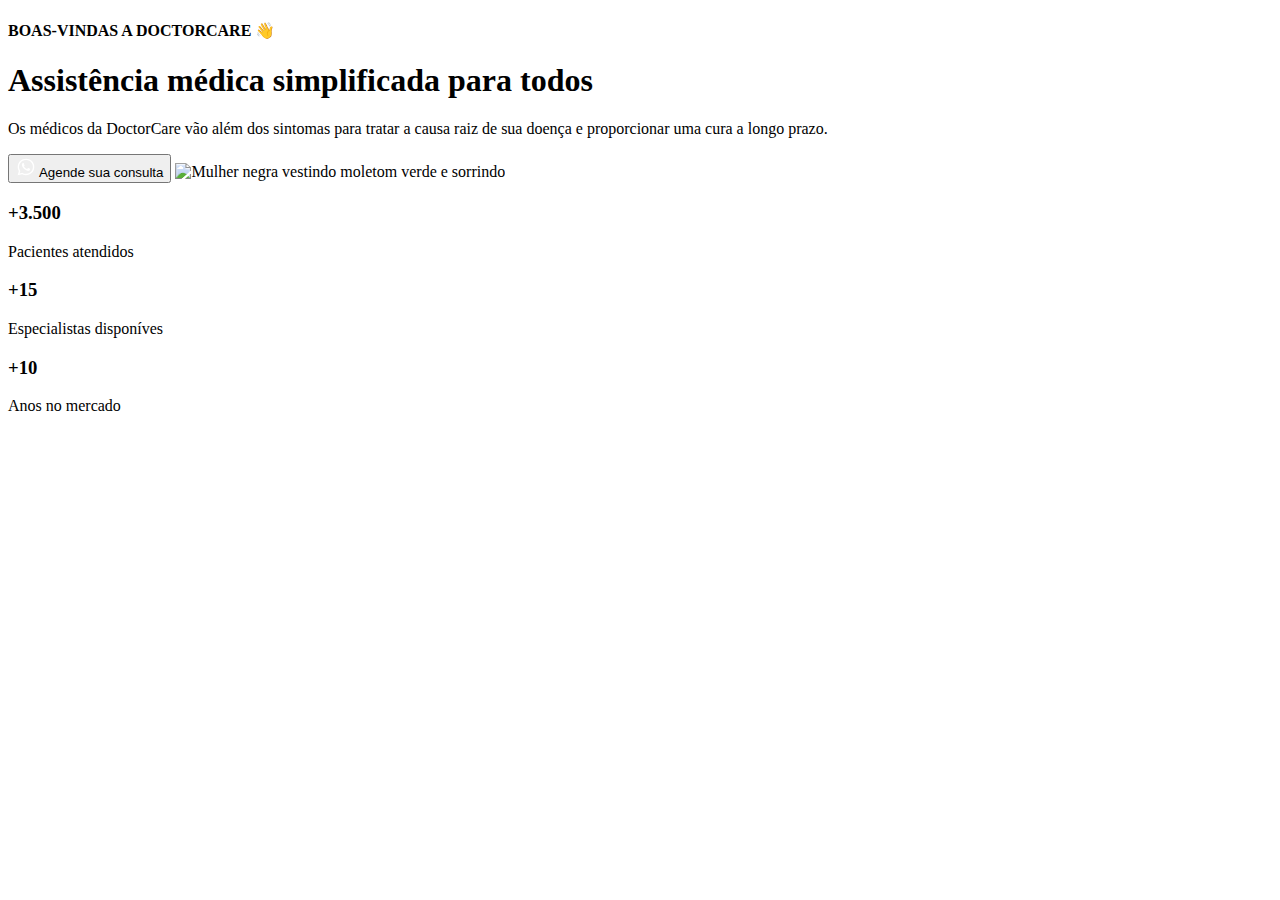
==== index.html @ b8040e90 "Inclusão de texto" ====
<!DOCTYPE html>
<html lang="en">
<head>
  <meta charset="UTF-8">
  <meta http-equiv="X-UA-Compatible" content="IE=edge">
  <meta name="viewport" content="width=device-width, initial-scale=1.0">
  <title>DoctorCare</title>
</head>
<body>
  <h4>BOAS-VINDAS A DOCTORCARE 👋</h4>
<h1>Assistência médica simplificada para todos</h1>
<p>
  Os médicos da DoctorCare vão além dos sintomas para tratar a causa raiz de sua
  doença e proporcionar uma cura a longo prazo.
</p>
<button>
  <svg
    width="20"
    height="20"
    viewBox="0 0 20 20"
    fill="none"
    xmlns="http://www.w3.org/2000/svg"
  >
    <path
      d="M13.8337 11.6667C13.667 11.5833 12.5837 11.0833 12.417 11C12.2503 10.9167 12.0837 10.9167 11.917 11.0833C11.7503 11.25 11.417 11.75 11.2503 11.9167C11.167 12.0833 11.0003 12.0833 10.8337 12C10.2503 11.75 9.66699 11.4167 9.16699 11C8.75033 10.5833 8.33366 10.0833 8.00033 9.58334C7.91699 9.41668 8.00033 9.25001 8.08366 9.16668C8.16699 9.08334 8.25033 8.91668 8.41699 8.83334C8.50033 8.75001 8.58366 8.58334 8.58366 8.50001C8.66699 8.41668 8.66699 8.25001 8.58366 8.16668C8.50033 8.08334 8.08366 7.08334 7.91699 6.66668C7.83366 6.08334 7.66699 6.08334 7.50033 6.08334C7.41699 6.08334 7.25033 6.08334 7.08366 6.08334C6.91699 6.08334 6.66699 6.25001 6.58366 6.33334C6.08366 6.83334 5.83366 7.41668 5.83366 8.08334C5.91699 8.83334 6.16699 9.58334 6.66699 10.25C7.58366 11.5833 8.75033 12.6667 10.167 13.3333C10.5837 13.5 10.917 13.6667 11.3337 13.75C11.7503 13.9167 12.167 13.9167 12.667 13.8333C13.2503 13.75 13.7503 13.3333 14.0837 12.8333C14.2503 12.5 14.2503 12.1667 14.167 11.8333C14.167 11.8333 14.0003 11.75 13.8337 11.6667ZM15.917 4.08334C12.667 0.833344 7.41699 0.833344 4.16699 4.08334C1.50033 6.75001 1.00033 10.8333 2.83366 14.0833L1.66699 18.3333L6.08366 17.1667C7.33366 17.8333 8.66699 18.1667 10.0003 18.1667C14.5837 18.1667 18.2503 14.5 18.2503 9.91668C18.3337 7.75001 17.417 5.66668 15.917 4.08334ZM13.667 15.75C12.5837 16.4167 11.3337 16.8333 10.0003 16.8333C8.75033 16.8333 7.58366 16.5 6.50033 15.9167L6.25033 15.75L3.66699 16.4167L4.33366 13.9167L4.16699 13.6667C2.16699 10.3333 3.16699 6.16668 6.41699 4.08334C9.66699 2.00001 13.8337 3.08334 15.8337 6.25001C17.8337 9.50001 16.917 13.75 13.667 15.75Z"
      fill="white"
    />
  </svg>

  Agende sua consulta
</button>

<img src="/assets/foto.svg" 
alt="Mulher negra vestindo moletom verde 
e sorrindo" 
/>

<h3>+3.500</h3>
<p>Pacientes atendidos</p>
<h3>+15</h3>
<p>Especialistas disponíves</p>
<h3>+10</h3>
<p>Anos no mercado</p>

</body>
</html>
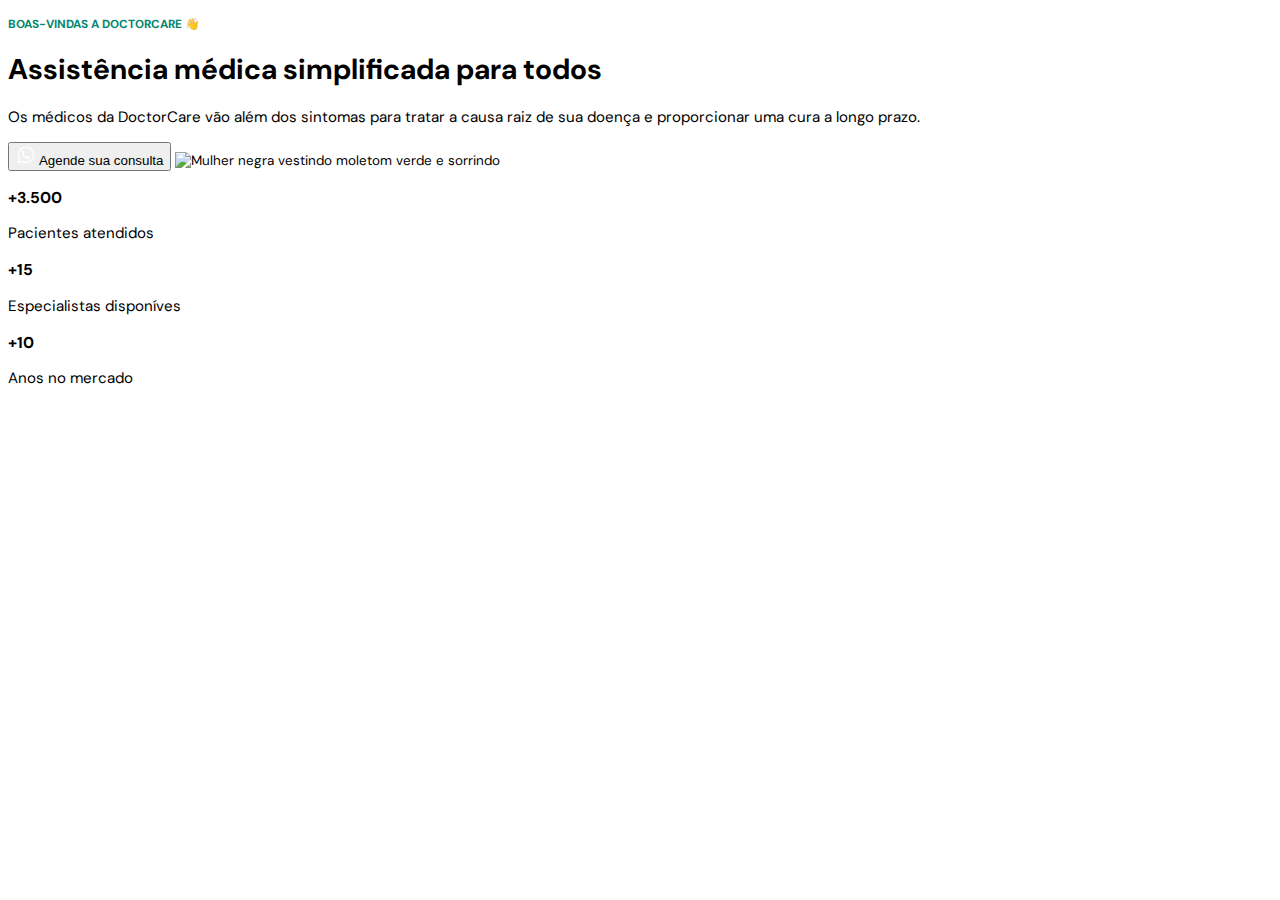
==== commit 3d72bcbc: "Inclusão de texto" ====
--- a/index.html
+++ b/index.html
@@ -2,9 +2,15 @@
 <html lang="en">
 <head>
   <meta charset="UTF-8">
-  <meta http-equiv="X-UA-Compatible" content="IE=edge">
-  <meta name="viewport" content="width=device-width, initial-scale=1.0">
+  <meta name="viewport" 
+  content="width=device-width, initial-scale=1.0">
   <title>DoctorCare</title>
+
+  <link rel="stylesheet" href="style.css"/>
+  
+  <link rel="preconnect" href="https://fonts.googleapis.com">
+<link rel="preconnect" href="https://fonts.gstatic.com" crossorigin>
+<link href="https://fonts.googleapis.com/css2?family=DM+Sans:wght@400;700&family=M+PLUS+Code+Latin&display=swap" rel="stylesheet">
 </head>
 <body>
   <h4>BOAS-VINDAS A DOCTORCARE 👋</h4>
--- a/style.css
+++ b/style.css
@@ -0,0 +1,21 @@
+:root {
+  font-size: 52.5%; /* 1rem = 10px */
+}
+
+body {
+  font-family: 'DM Sans';
+  font-size: 1.6rem;
+}
+
+h4 {
+  font-size: 1.4rem;
+  color: hsl(170, 100%, 26%);
+}
+
+h1 {
+  font-size: 3.4rem;
+}
+
+p {
+  font-size: 1.8rem;
+}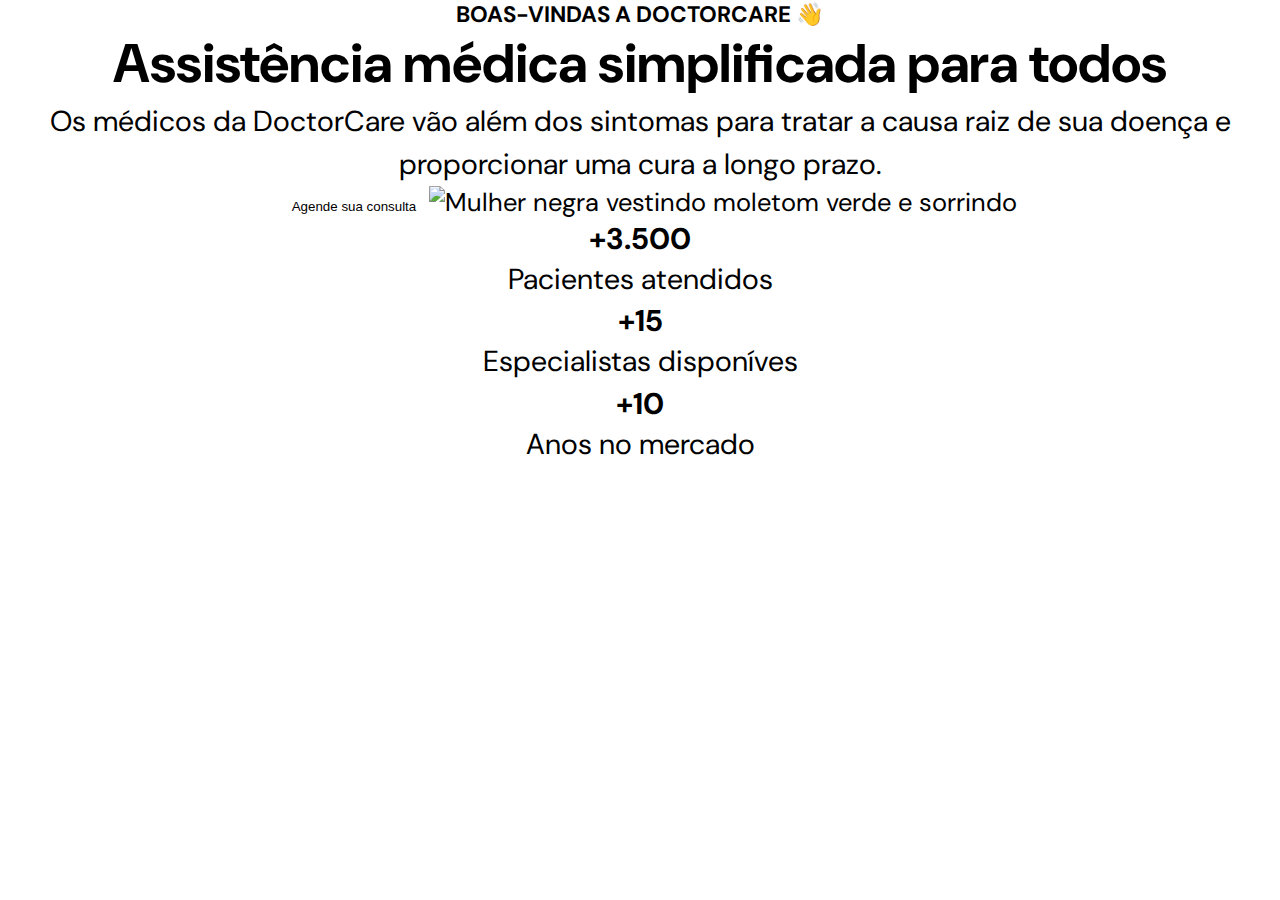
==== commit 2b6d3a4d: "Inclusão de texto" ====
--- a/index.html
+++ b/index.html
@@ -7,7 +7,6 @@
   <title>DoctorCare</title>
 
   <link rel="stylesheet" href="style.css"/>
-  
   <link rel="preconnect" href="https://fonts.googleapis.com">
 <link rel="preconnect" href="https://fonts.gstatic.com" crossorigin>
 <link href="https://fonts.googleapis.com/css2?family=DM+Sans:wght@400;700&family=M+PLUS+Code+Latin&display=swap" rel="stylesheet">
@@ -36,9 +35,9 @@
   Agende sua consulta
 </button>
 
-<img src="/assets/foto.svg" 
-alt="Mulher negra vestindo moletom verde 
-e sorrindo" 
+<img 
+src="/assets/foto.svg" 
+alt="Mulher negra vestindo moletom verde e sorrindo" 
 />
 
 <h3>+3.500</h3>
--- a/style.css
+++ b/style.css
@@ -1,21 +1,57 @@
+*{
+  margin: 0;
+  /* box-sizing:border-box;
+}
+
 :root {
-  font-size: 52.5%; /* 1rem = 10px */
+  --primary-color: hsl(170, 100%, 26%);
+  --headline: hsl(210, 11%, 15%);
+  --paragraph: hsla(210, 9%, 31%, 1);
+
+  font-size: 62.5%; /* 1rem = 10px */
 }
 
 body {
   font-family: 'DM Sans';
   font-size: 1.6rem;
+
+  text-align: center;
 }
+
+header {
+  width: 37.5rem;
+  margin-right: auto;
+  margin-left: auto;
+
+  padding-right: 4rem;
+  padding-left: 4rem;
+
+  border: 1px solid red;
+
+}
+
 
 h4 {
   font-size: 1.4rem;
-  color: hsl(170, 100%, 26%);
+  color: var(--primary-color);
 }
 
 h1 {
   font-size: 3.4rem;
+  color: var(--headline);
+  line-height: 130%;
 }
 
 p {
   font-size: 1.8rem;
-}+  line-height: 150%;
+  font-weight: 400;
+  color: var(--paragraph);
+}
+
+button {
+  background: var(--primary-color);
+
+  border: none;
+  border-radius: 0.8rem;
+}
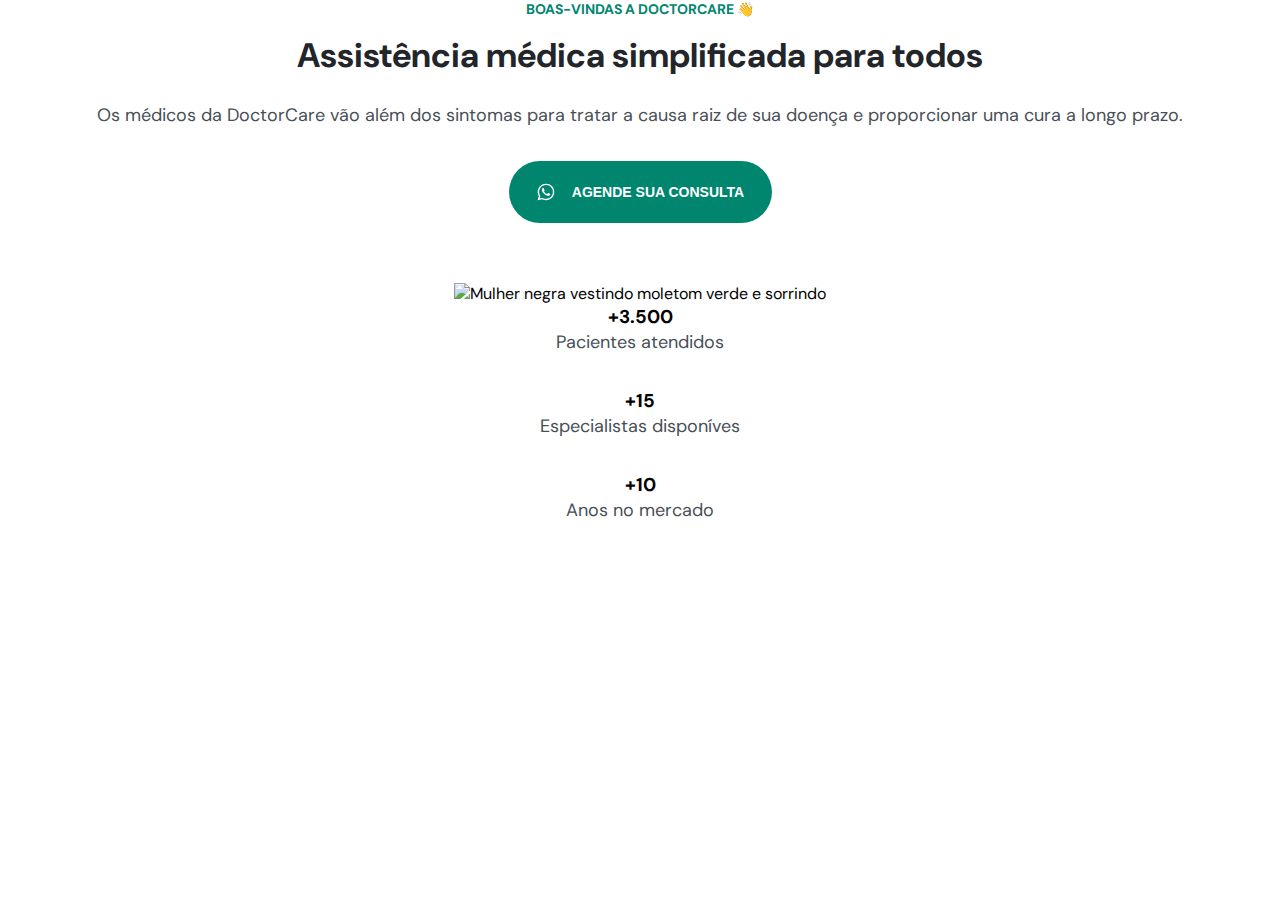
==== commit 601bb271: "Inclusão de texto" ====
--- a/index.html
+++ b/index.html
@@ -40,12 +40,22 @@
 alt="Mulher negra vestindo moletom verde e sorrindo" 
 />
 
-<h3>+3.500</h3>
-<p>Pacientes atendidos</p>
-<h3>+15</h3>
-<p>Especialistas disponíves</p>
-<h3>+10</h3>
-<p>Anos no mercado</p>
+<div class="stats">
+  <div class="stat">
+    <h3>+3.500</h3>
+    <p>Pacientes atendidos</p>
+  </div>
 
+  <div class="stat">
+    <h3>+15</h3>
+    <p>Especialistas disponíves</p>
+  </div>
+
+  <div class="stat">
+    <h3>+10</h3>
+    <p>Anos no mercado</p>
+  </div>
+</div>
+</header>
 </body>
 </html>
--- a/style.css
+++ b/style.css
@@ -1,6 +1,6 @@
 *{
   margin: 0;
-  /* box-sizing:border-box;
+  box-sizing:border-box;
 }
 
 :root {
@@ -22,24 +22,21 @@
   width: 37.5rem;
   margin-right: auto;
   margin-left: auto;
-
-  padding-right: 4rem;
-  padding-left: 4rem;
-
-  border: 1px solid red;
-
+  margin-top: 4.1rem;
 }
-
 
 h4 {
   font-size: 1.4rem;
   color: var(--primary-color);
+  margin-bottom: 1.6rem;
 }
 
 h1 {
   font-size: 3.4rem;
   color: var(--headline);
   line-height: 130%;
+
+  margin-bottom: 2.4rem;
 }
 
 p {
@@ -47,11 +44,31 @@
   line-height: 150%;
   font-weight: 400;
   color: var(--paragraph);
+
+  margin-bottom: 3.2rem;
 }
 
 button {
   background: var(--primary-color);
 
   border: none;
-  border-radius: 0.8rem;
+  border-radius: 4rem;
+
+  margin-bottom: 6rem;
+
+  height: 6.2rem;
+  width: 26.3rem;
+
+  color: white;
+  font-size: 1.4rem;
+  font-weight: 700;
+  text-transform: uppercase;
+
+  display: flex;
+  align-items: center;
+  justify-content: center;
+  gap: 1.6rem;
+
+  margin-right: auto;
+  margin-left: auto;
 }
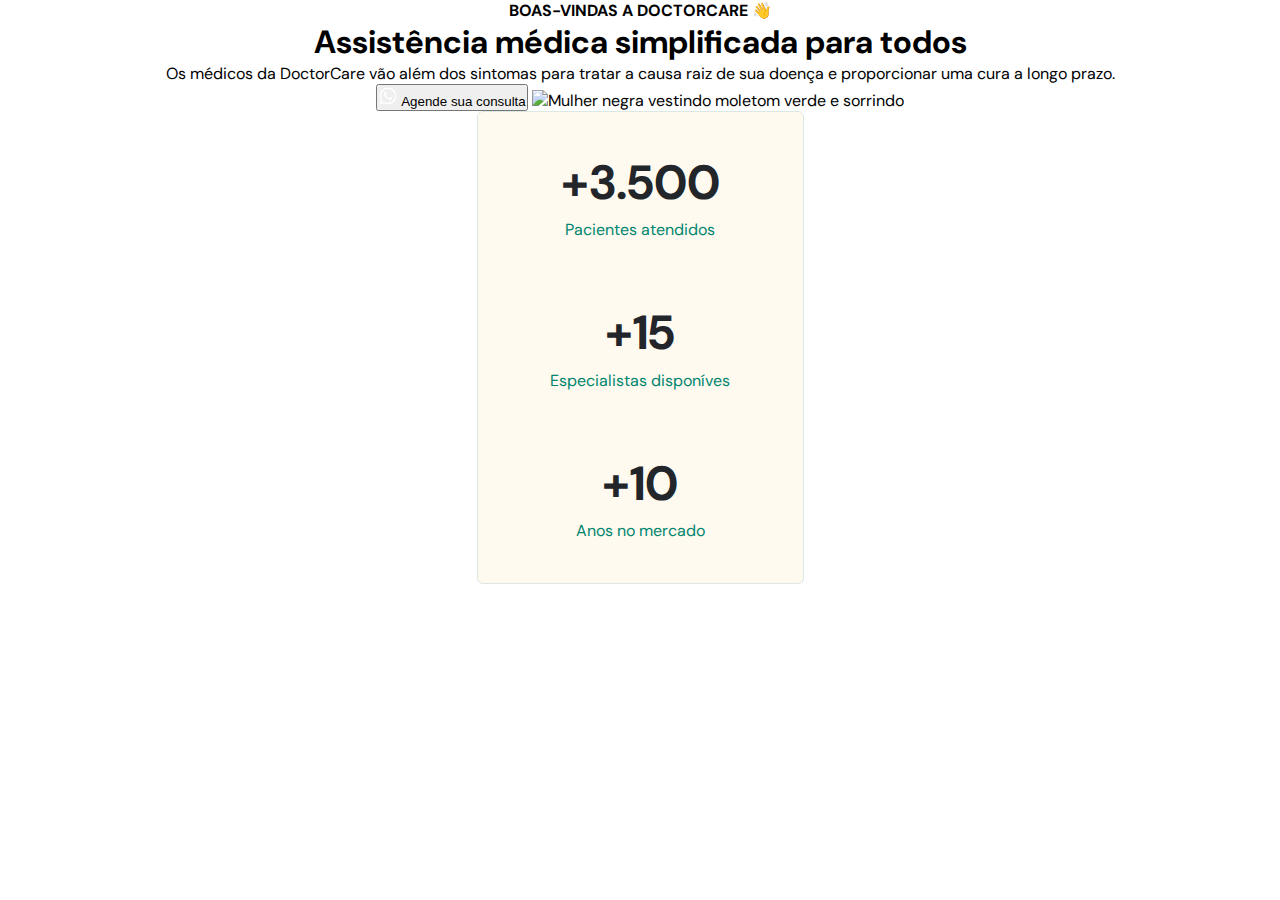
==== commit 0f053d97: "Inclusão de texto" ====
--- a/index.html
+++ b/index.html
@@ -57,5 +57,8 @@
   </div>
 </div>
 </header>
+
+<script src="main.js"></script>
+
 </body>
 </html>
--- a/style.css
+++ b/style.css
@@ -1,5 +1,6 @@
 *{
   margin: 0;
+  padding: 0;
   box-sizing:border-box;
 }
 
@@ -8,7 +9,18 @@
   --headline: hsl(210, 11%, 15%);
   --paragraph: hsla(210, 9%, 31%, 1);
 
+  --brand-beige: hsl(39, 100%, 97%);
+  --brand-light: hsl(148, 23%, 89%);
+
   font-size: 62.5%; /* 1rem = 10px */
+
+  --nav-height: 7.2rem;
+}
+
+html,
+body {
+  width: 100%;
+  height: 100%;
 }
 
 body {
@@ -16,22 +28,45 @@
   font-size: 1.6rem;
 
   text-align: center;
-}
-
+
+  overflow: overlay;
+}
+
+.wrapper {
+  width: 37.5rem;
+  margin-inline: auto;
+  padding-inline: 2.4rem;
+}
+
+ul {
+  list-style: none;
+}
+
+/*=== HEADER =================================*/
 header {
-  width: 37.5rem;
-  margin-right: auto;
-  margin-left: auto;
-  margin-top: 4.1rem;
-}
-
-h4 {
+  margin-top: calc(4.1rem + var(--nav-height));
+}
+
+header::before {
+  content: '';
+  width: 100%;
+  height: calc(108rem + var(--nav-height));
+  background-color: var(--brand-light);
+  display: block;
+
+  position: absolute;
+  top: 0;
+  left: 0;
+  z-index: -1;
+}
+
+header h4 {
   font-size: 1.4rem;
   color: var(--primary-color);
   margin-bottom: 1.6rem;
 }
 
-h1 {
+header h1 {
   font-size: 3.4rem;
   color: var(--headline);
   line-height: 130%;
@@ -39,7 +74,7 @@
   margin-bottom: 2.4rem;
 }
 
-p {
+header p {
   font-size: 1.8rem;
   line-height: 150%;
   font-weight: 400;
@@ -48,7 +83,7 @@
   margin-bottom: 3.2rem;
 }
 
-button {
+header button {
   background: var(--primary-color);
 
   border: none;
@@ -72,3 +107,174 @@
   margin-right: auto;
   margin-left: auto;
 }
+
+header img {
+  width: 26.4rem;
+  display: block;
+  margin-inline: auto;
+  object-position: 0 2rem;
+}
+
+.stats {
+  width: 32.7rem;
+  padding-block: 4rem;
+  margin-inline: auto;
+
+  background-color: var(--brand-beige);
+  border: 1px solid var(--brand-light);
+  border-radius: 0.6rem;
+
+  display: flex;
+  flex-direction: column;
+  justify-content: center;
+  gap: 6rem;
+}
+
+.stat h3 {
+  font-size: 4.8rem;
+  color: var(--headline);
+  line-height: 130%;
+
+  margin-bottom: 0.4rem;
+}
+
+.stat p {
+  margin: 0;
+  color: var(--primary-color);
+  font-size: 1.6rem;
+  line-height: 150%;
+}
+
+/*=== NAVIGATION =================================*/
+nav {
+  display: flex;
+
+  height: var(--nav-height);
+
+  position: fixed;
+  top: 0;
+  left: 50%;
+  transform: translateX(-50%);
+}
+
+nav .wrapper {
+  display: flex;
+  align-items: center;
+  justify-content: space-between;
+}
+
+nav.scroll {
+  background: var(--primary-color);
+  width: 100vw;
+  position: fixed;
+  top: 0;
+}
+
+nav.scroll svg:nth-child(1) path {
+  fill: white;
+}
+
+nav.scroll button path {
+  stroke: white;
+}
+
+nav button {
+  background: none;
+  border: none;
+  cursor: pointer;
+}
+
+/*=== MENU-EXPANDED =================================*/
+body.menu-expanded {
+  overflow: hidden;
+}
+
+body.menu-expanded > :not(nav) {
+  display: none;
+}
+
+.menu,
+.close-menu,
+body.menu-expanded .open-menu {
+  opacity: 0;
+  visibility: hidden;
+}
+
+body.menu-expanded .menu,
+body.menu-expanded .close-menu {
+  opacity: 1;
+  visibility: visible;
+}
+
+body.menu-expanded .menu {
+  position: fixed;
+  top: 0;
+  left: 0;
+  background: var(--primary-color);
+
+  width: 100vw;
+  height: 100vh;
+
+  padding-top: var(--nav-height);
+}
+
+body.menu-expanded nav {
+  position: relative;
+}
+
+.menu ul:nth-child(1) {
+  display: flex;
+  flex-direction: column;
+  gap: 4.8rem;
+
+  margin-top: 6rem;
+
+  font-weight: 700;
+  font-size: 2.4rem;
+  line-height: 3.1rem;
+}
+
+.menu ul li a {
+  color: white;
+  text-decoration: none;
+}
+
+.menu .button {
+  background: white;
+  border-radius: 4rem;
+  font-weight: 700;
+  font-size: 1.8rem;
+  line-height: 2.3rem;
+  text-transform: uppercase;
+  text-decoration: none;
+
+  color: var(--primary-color);
+
+  display: inline-block;
+  padding: 16px 32px;
+
+  margin-top: 4.8rem;
+  margin-bottom: 8rem;
+}
+
+.social-links {
+  display: flex;
+  align-items: center;
+  justify-content: center;
+  gap: 3.2rem;
+}
+
+body.menu-expanded .logo,
+body.menu-expanded button {
+  position: relative;
+  z-index: 100;
+}
+
+body.menu-expanded .logo path {
+  fill: white;
+}
+
+body.menu-expanded button path {
+  stroke: white;
+}
+
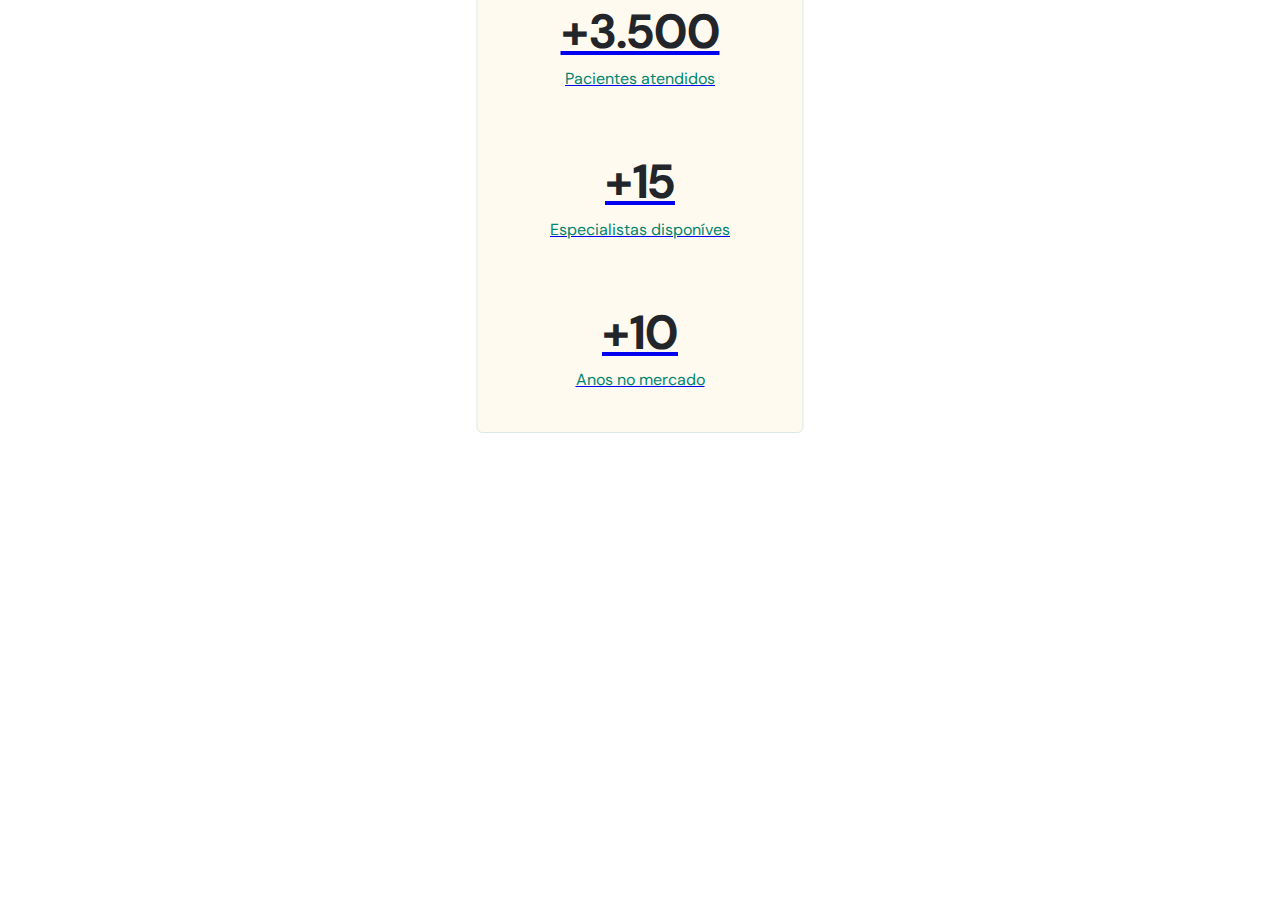
==== commit 7ba57825: "Inclusão de texto" ====
--- a/index.html
+++ b/index.html
@@ -7,10 +7,42 @@
   <title>DoctorCare</title>
 
   <link rel="stylesheet" href="style.css"/>
+
   <link rel="preconnect" href="https://fonts.googleapis.com">
 <link rel="preconnect" href="https://fonts.gstatic.com" crossorigin>
 <link href="https://fonts.googleapis.com/css2?family=DM+Sans:wght@400;700&family=M+PLUS+Code+Latin&display=swap" rel="stylesheet">
-</head>
+</head 
+<body onscroll="onScroll()" class="">
+  <nav id="navigation" class="">
+    <div class="wrapper">
+      <a class="logo" href="#">
+        <svg
+          width="133"
+          height="18"
+          viewBox="0 0 133 18"
+          fill="none"
+          xmlns="http://www.w3.org/2000/svg"
+        >
+          <path
+            d="M0 17.088V0.287999H5.16C8.12 0.287999 10.296 1.04 11.688 2.544C13.096 4.048 13.8 6.112 13.8 8.736C13.8 11.312 13.096 13.352 11.688 14.856C10.296 16.344 8.12 17.088 5.16 17.088H0ZM2.016 15.408H5.112C6.744 15.408 8.04 15.144 9 14.616C9.976 14.072 10.672 13.304 11.088 12.312C11.504 11.304 11.712 10.112 11.712 8.736C11.712 7.328 11.504 6.12 11.088 5.112C10.672 4.104 9.976 3.328 9 2.784C8.04 2.24 6.744 1.968 5.112 1.968H2.016V15.408Z"
+            fill="#212529"
+          />
+          <path
+            d="M22.4949 17.376C21.3749 17.376 20.3669 17.12 19.4709 16.608C18.5749 16.096 17.8629 15.376 17.3349 14.448C16.8229 13.504 16.5669 12.4 16.5669 11.136C16.5669 9.872 16.8309 8.776 17.3589 7.848C17.8869 6.904 18.5989 6.176 19.4949 5.664C20.4069 5.152 21.4229 4.896 22.5429 4.896C23.6629 4.896 24.6709 5.152 25.5669 5.664C26.4629 6.176 27.1669 6.904 27.6789 7.848C28.2069 8.776 28.4709 9.872 28.4709 11.136C28.4709 12.4 28.2069 13.504 27.6789 14.448C27.1509 15.376 26.4309 16.096 25.5189 16.608C24.6229 17.12 23.6149 17.376 22.4949 17.376ZM22.4949 15.648C23.1829 15.648 23.8229 15.48 24.4149 15.144C25.0069 14.808 25.4869 14.304 25.8549 13.632C26.2229 12.96 26.4069 12.128 26.4069 11.136C26.4069 10.144 26.2229 9.312 25.8549 8.64C25.5029 7.968 25.0309 7.464 24.4389 7.128C23.8469 6.792 23.2149 6.624 22.5429 6.624C21.8549 6.624 21.2149 6.792 20.6229 7.128C20.0309 7.464 19.5509 7.968 19.1829 8.64C18.8149 9.312 18.6309 10.144 18.6309 11.136C18.6309 12.128 18.8149 12.96 19.1829 13.632C19.5509 14.304 20.0229 14.808 20.5989 15.144C21.1909 15.48 21.8229 15.648 22.4949 15.648Z"
+            fill="#212529"
+          />
+          <path
+            d="M37.2261 17.376C36.0901 17.376 35.0661 17.12 34.1541 16.608C33.2581 16.08 32.5461 15.352 32.0181 14.424C31.5061 13.48 31.2501 12.384 31.2501 11.136C31.2501 9.888 31.5061 8.8 32.0181 7.872C32.5461 6.928 33.2581 6.2 34.1541 5.688C35.0661 5.16 36.0901 4.896 37.2261 4.896C38.6341 4.896 39.8181 5.264 40.7781 6C41.7541 6.736 42.3701 7.72 42.6261 8.952H40.5621C40.4021 8.216 40.0101 7.648 39.3861 7.248C38.7621 6.832 38.0341 6.624 37.2021 6.624C36.5301 6.624 35.8981 6.792 35.3061 7.128C34.7141 7.464 34.2341 7.968 33.8661 8.64C33.4981 9.312 33.3141 10.144 33.3141 11.136C33.3141 12.128 33.4981 12.96 33.8661 13.632C34.2341 14.304 34.7141 14.816 35.3061 15.168C35.8981 15.504 36.5301 15.672 37.2021 15.672C38.0341 15.672 38.7621 15.472 39.3861 15.072C40.0101 14.656 40.4021 14.072 40.5621 13.32H42.6261C42.3861 14.52 41.7781 15.496 40.8021 16.248C39.8261 17 38.6341 17.376 37.2261 17.376Z"
+            fill="#212529"
+          />
+          <path
+            d="M50.2974 17.088C49.2094 17.088 48.3534 16.824 47.7294 16.296C47.1054 15.768 46.7934 14.816 46.7934 13.44V6.888H44.7294V5.184H46.7934L47.0574 2.328H48.8094V5.184H52.3134V6.888H48.8094V13.44C48.8094 14.192 48.9614 14.704 49.2654 14.976C49.5694 15.232 50.1054 15.36 50.8734 15.36H52.1214V17.088H50.2974Z"
+            fill="#212529"
+          />
+          <path
+            d="M60.4506 17.376C59.3306 17.376 58.3226 17.12 57.4266 16.608C56.5306 16.096 55.8186 15.376 55.2906 14.448C54.7786 13.504 54.5226 12.4 54.5226 11.136C54.5226 9.872 54.7866 8.776 55.3146 7.848C55.8426 6.904 56.5546 6.176 57.4506 5.664C58.3626 5.152 59.3786 4.896 60.4986 4.896C61.6186 4.896 62.6266 5.152 63.5226 5.664C64.4186 6.176 65.1226 6.904 65.6346 7.848C66.1626 8.776 66.4266 9.872 66.4266 11.136C66.4266 12.4 66.1626 13.504 65.6346 14.448C65.1066 15.376 64.3866 16.096 63.4746 16.608C62.5786 17.12 61.5706 17.376 60.4506 17.376ZM60.4506 15.648C61.1386 15.648 61.7786 15.48 62.3706 15.144C62.9626 14.808 63.4426 14.304 63.8106 13.632C64.1786 12.96 64.3626 12.128 64.3626 11.136C64.3626 10.144 64.1786 9.312 63.8106 8.64C63.4586 7.968 62.9866 7.464 62.3946 7.128C61.8026 6.792 61.1706 6.624 60.4986 6.624C59.8106 6.624 59.1706 6.792 58.5786 7.128C57.9866 7.464 57.5066 7.968 57.1386 8.64C56.7706 9.312 56.5866 10.144 56.5866 11.136C56.5866 12.128 56.7706 12.96 57.1386 13.632C57.5066 14.304 57.9786 14.808 58.5546 15.144C59.1466 15.48 59.7786 15.648 60.4506 15.648Z"
+            fill="#212529"
+          />
 <body>
   <h4>BOAS-VINDAS A DOCTORCARE 👋</h4>
 <h1>Assistência médica simplificada para todos</h1>
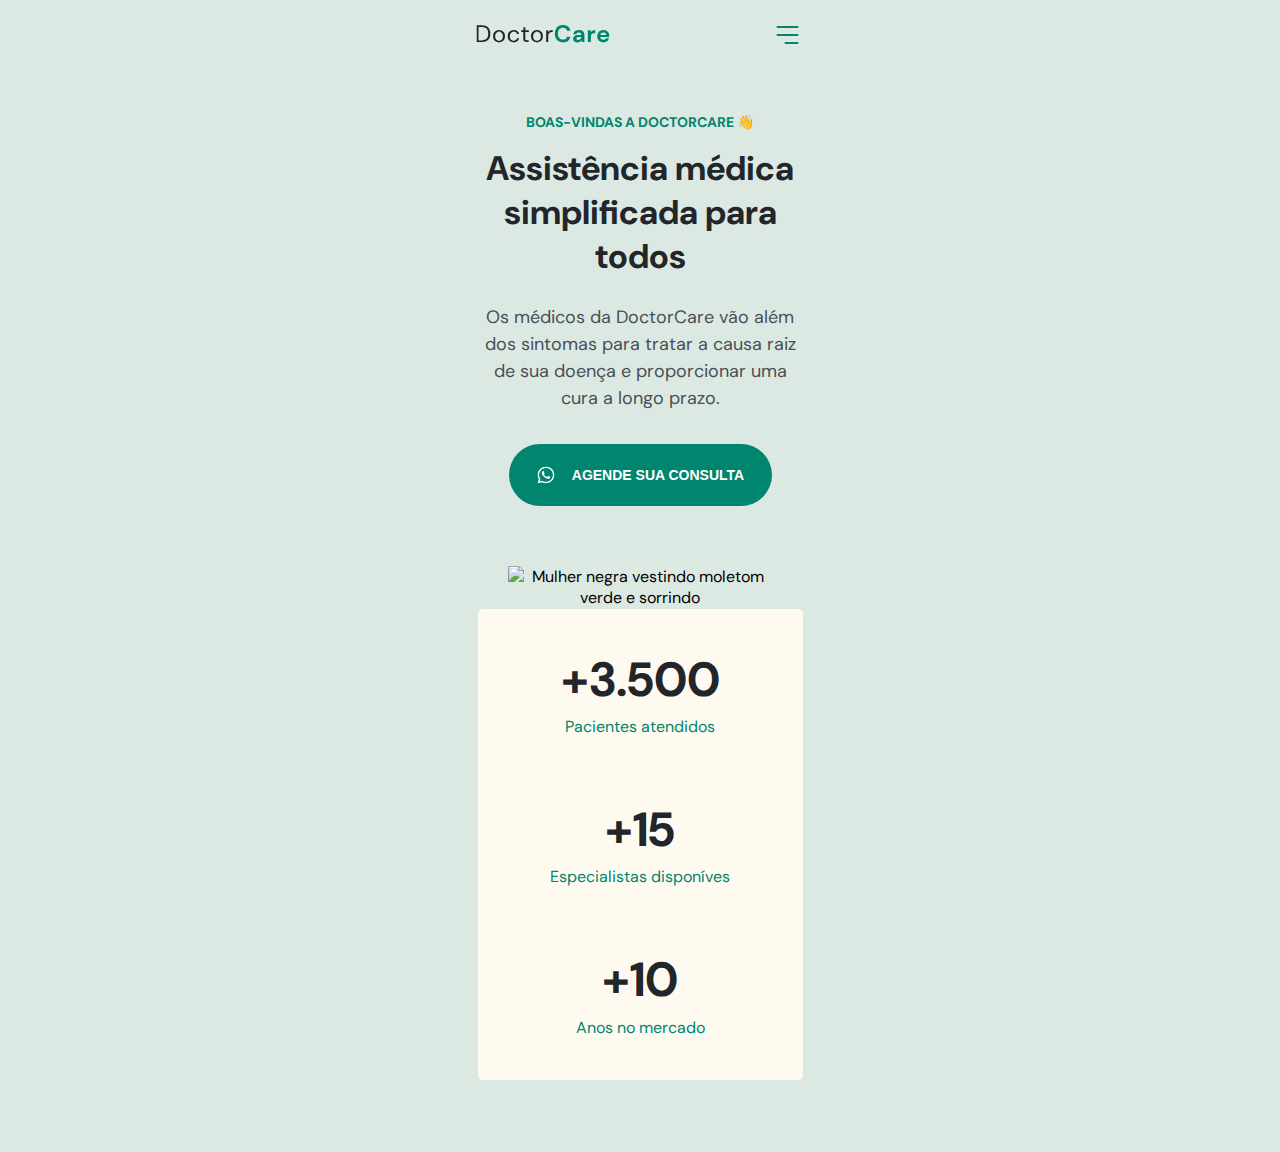
==== commit 7d4b4a3b: "Inclusão de texto" ====
--- a/index.html
+++ b/index.html
@@ -11,7 +11,7 @@
   <link rel="preconnect" href="https://fonts.googleapis.com">
 <link rel="preconnect" href="https://fonts.gstatic.com" crossorigin>
 <link href="https://fonts.googleapis.com/css2?family=DM+Sans:wght@400;700&family=M+PLUS+Code+Latin&display=swap" rel="stylesheet">
-</head 
+</head >
 <body onscroll="onScroll()" class="">
   <nav id="navigation" class="">
     <div class="wrapper">
@@ -43,7 +43,183 @@
             d="M60.4506 17.376C59.3306 17.376 58.3226 17.12 57.4266 16.608C56.5306 16.096 55.8186 15.376 55.2906 14.448C54.7786 13.504 54.5226 12.4 54.5226 11.136C54.5226 9.872 54.7866 8.776 55.3146 7.848C55.8426 6.904 56.5546 6.176 57.4506 5.664C58.3626 5.152 59.3786 4.896 60.4986 4.896C61.6186 4.896 62.6266 5.152 63.5226 5.664C64.4186 6.176 65.1226 6.904 65.6346 7.848C66.1626 8.776 66.4266 9.872 66.4266 11.136C66.4266 12.4 66.1626 13.504 65.6346 14.448C65.1066 15.376 64.3866 16.096 63.4746 16.608C62.5786 17.12 61.5706 17.376 60.4506 17.376ZM60.4506 15.648C61.1386 15.648 61.7786 15.48 62.3706 15.144C62.9626 14.808 63.4426 14.304 63.8106 13.632C64.1786 12.96 64.3626 12.128 64.3626 11.136C64.3626 10.144 64.1786 9.312 63.8106 8.64C63.4586 7.968 62.9866 7.464 62.3946 7.128C61.8026 6.792 61.1706 6.624 60.4986 6.624C59.8106 6.624 59.1706 6.792 58.5786 7.128C57.9866 7.464 57.5066 7.968 57.1386 8.64C56.7706 9.312 56.5866 10.144 56.5866 11.136C56.5866 12.128 56.7706 12.96 57.1386 13.632C57.5066 14.304 57.9786 14.808 58.5546 15.144C59.1466 15.48 59.7786 15.648 60.4506 15.648Z"
             fill="#212529"
           />
-<body>
+          <path
+          d="M69.7097 17.088V5.184H71.5337L71.7017 7.464C72.0697 6.68 72.6297 6.056 73.3817 5.592C74.1337 5.128 75.0617 4.896 76.1657 4.896V7.008H75.6137C74.9097 7.008 74.2617 7.136 73.6697 7.392C73.0777 7.632 72.6057 8.048 72.2537 8.64C71.9017 9.232 71.7257 10.048 71.7257 11.088V17.088H69.7097Z"
+          fill="#212529"
+        />
+        <path
+          d="M86.4924 17.376C84.7964 17.376 83.3404 17.016 82.1244 16.296C80.9084 15.56 79.9724 14.544 79.3164 13.248C78.6604 11.936 78.3324 10.424 78.3324 8.712C78.3324 7 78.6604 5.488 79.3164 4.176C79.9724 2.864 80.9084 1.84 82.1244 1.104C83.3404 0.368 84.7964 0 86.4924 0C88.5084 0 90.1564 0.504 91.4364 1.512C92.7324 2.504 93.5404 3.904 93.8604 5.712H90.4764C90.2684 4.8 89.8204 4.088 89.1324 3.576C88.4604 3.048 87.5644 2.784 86.4444 2.784C84.8924 2.784 83.6764 3.312 82.7964 4.368C81.9164 5.424 81.4764 6.872 81.4764 8.712C81.4764 10.552 81.9164 12 82.7964 13.056C83.6764 14.096 84.8924 14.616 86.4444 14.616C87.5644 14.616 88.4604 14.376 89.1324 13.896C89.8204 13.4 90.2684 12.72 90.4764 11.856H93.8604C93.5404 13.584 92.7324 14.936 91.4364 15.912C90.1564 16.888 88.5084 17.376 86.4924 17.376Z"
+          fill="#00856F"
+        />
+        <path
+          d="M101.092 17.376C100.068 17.376 99.2278 17.216 98.5718 16.896C97.9158 16.56 97.4277 16.12 97.1077 15.576C96.7878 15.032 96.6278 14.432 96.6278 13.776C96.6278 12.672 97.0598 11.776 97.9238 11.088C98.7878 10.4 100.084 10.056 101.812 10.056H104.836V9.768C104.836 8.952 104.604 8.352 104.14 7.968C103.676 7.584 103.1 7.392 102.412 7.392C101.788 7.392 101.244 7.544 100.78 7.848C100.316 8.136 100.028 8.568 99.9157 9.144H96.9157C96.9958 8.28 97.2837 7.528 97.7797 6.888C98.2917 6.248 98.9477 5.76 99.7477 5.424C100.548 5.072 101.444 4.896 102.436 4.896C104.132 4.896 105.468 5.32 106.444 6.168C107.42 7.016 107.908 8.216 107.908 9.768V17.088H105.292L105.004 15.168C104.652 15.808 104.156 16.336 103.516 16.752C102.892 17.168 102.084 17.376 101.092 17.376ZM101.788 14.976C102.668 14.976 103.348 14.688 103.828 14.112C104.324 13.536 104.636 12.824 104.764 11.976H102.148C101.332 11.976 100.748 12.128 100.396 12.432C100.044 12.72 99.8678 13.08 99.8678 13.512C99.8678 13.976 100.044 14.336 100.396 14.592C100.748 14.848 101.212 14.976 101.788 14.976Z"
+          fill="#00856F"
+        />
+        <path
+          d="M111.319 17.088V5.184H114.055L114.343 7.416C114.775 6.648 115.359 6.04 116.095 5.592C116.847 5.128 117.727 4.896 118.735 4.896V8.136H117.871C117.199 8.136 116.599 8.24 116.071 8.448C115.543 8.656 115.127 9.016 114.823 9.528C114.535 10.04 114.391 10.752 114.391 11.664V17.088H111.319Z"
+          fill="#00856F"
+        />
+        <path
+          d="M126.888 17.376C125.688 17.376 124.624 17.12 123.696 16.608C122.768 16.096 122.04 15.376 121.512 14.448C120.984 13.52 120.72 12.448 120.72 11.232C120.72 10 120.976 8.904 121.488 7.944C122.016 6.984 122.736 6.24 123.648 5.712C124.576 5.168 125.664 4.896 126.912 4.896C128.08 4.896 129.112 5.152 130.008 5.664C130.904 6.176 131.6 6.88 132.096 7.776C132.608 8.656 132.864 9.64 132.864 10.728C132.864 10.904 132.856 11.088 132.84 11.28C132.84 11.472 132.832 11.672 132.816 11.88H123.768C123.832 12.808 124.152 13.536 124.728 14.064C125.32 14.592 126.032 14.856 126.864 14.856C127.488 14.856 128.008 14.72 128.424 14.448C128.856 14.16 129.176 13.792 129.384 13.344H132.504C132.28 14.096 131.904 14.784 131.376 15.408C130.864 16.016 130.224 16.496 129.456 16.848C128.704 17.2 127.848 17.376 126.888 17.376ZM126.912 7.392C126.16 7.392 125.496 7.608 124.92 8.04C124.344 8.456 123.976 9.096 123.816 9.96H129.744C129.696 9.176 129.408 8.552 128.88 8.088C128.352 7.624 127.696 7.392 126.912 7.392Z"
+          fill="#00856F"
+        />
+      </svg>
+    </a>
+
+    <div class="menu">
+      <ul>
+        <li><a href="#">Início</a></li>
+        <li><a href="#">Serviços</a></li>
+        <li><a href="#">Sobre</a></li>
+      </ul>
+
+      <a class="button" href="#">Agende sua consulta</a>
+
+      <ul class="social-links">
+        <li>
+          <a target="_blank" href="https://instagram.com/maykbrito"
+            ><svg
+              width="24"
+              height="24"
+              viewBox="0 0 24 24"
+              fill="none"
+              xmlns="http://www.w3.org/2000/svg"
+            >
+              <path
+                d="M17 1.99997H7C4.23858 1.99997 2 4.23855 2 6.99997V17C2 19.7614 4.23858 22 7 22H17C19.7614 22 22 19.7614 22 17V6.99997C22 4.23855 19.7614 1.99997 17 1.99997Z"
+                stroke="#FFFAF1"
+                stroke-width="2"
+                stroke-linecap="round"
+                stroke-linejoin="round"
+              />
+              <path
+                d="M15.9997 11.3701C16.1231 12.2023 15.981 13.0523 15.5935 13.7991C15.206 14.5459 14.5929 15.1515 13.8413 15.5297C13.0898 15.908 12.2382 16.0397 11.4075 15.906C10.5768 15.7723 9.80947 15.3801 9.21455 14.7852C8.61962 14.1903 8.22744 13.4229 8.09377 12.5923C7.96011 11.7616 8.09177 10.91 8.47003 10.1584C8.84829 9.40691 9.45389 8.7938 10.2007 8.4063C10.9475 8.0188 11.7975 7.87665 12.6297 8.00006C13.4786 8.12594 14.2646 8.52152 14.8714 9.12836C15.4782 9.73521 15.8738 10.5211 15.9997 11.3701Z"
+                stroke="#FFFAF1"
+                stroke-width="2"
+                stroke-linecap="round"
+                stroke-linejoin="round"
+              />
+              <path
+                d="M17.5 6.49997H17.51"
+                stroke="#FFFAF1"
+                stroke-width="2"
+                stroke-linecap="round"
+                stroke-linejoin="round"
+              />
+            </svg>
+          </a>
+        </li>
+        <li>
+          <a target="_blank" href="https://facebook.com/maykbrito">
+            <svg
+              width="24"
+              height="24"
+              viewBox="0 0 24 24"
+              fill="none"
+              xmlns="http://www.w3.org/2000/svg"
+            >
+              <path
+                d="M18 1.99997H15C13.6739 1.99997 12.4021 2.52675 11.4645 3.46444C10.5268 4.40212 10 5.67389 10 6.99997V9.99997H7V14H10V22H14V14H17L18 9.99997H14V6.99997C14 6.73475 14.1054 6.4804 14.2929 6.29286C14.4804 6.10533 14.7348 5.99997 15 5.99997H18V1.99997Z"
+                stroke="#FFFAF1"
+                stroke-width="2"
+                stroke-linecap="round"
+                stroke-linejoin="round"
+              />
+            </svg>
+          </a>
+        </li>
+        <li>
+          <a target="_blank" href="https://youtube.com/maykbrito">
+            <svg
+              width="24"
+              height="24"
+              viewBox="0 0 24 24"
+              fill="none"
+              xmlns="http://www.w3.org/2000/svg"
+            >
+              <path
+                d="M22.5396 6.42C22.4208 5.94541 22.1789 5.51057 21.8382 5.15941C21.4976 4.80824 21.0703 4.55318 20.5996 4.42C18.8796 4 11.9996 4 11.9996 4C11.9996 4 5.1196 4 3.3996 4.46C2.92884 4.59318 2.50157 4.84824 2.16094 5.19941C1.82031 5.55057 1.57838 5.98541 1.4596 6.46C1.14481 8.20556 0.990831 9.97631 0.999595 11.75C0.988374 13.537 1.14236 15.3213 1.4596 17.08C1.59055 17.5398 1.8379 17.9581 2.17774 18.2945C2.51758 18.6308 2.93842 18.8738 3.3996 19C5.1196 19.46 11.9996 19.46 11.9996 19.46C11.9996 19.46 18.8796 19.46 20.5996 19C21.0703 18.8668 21.4976 18.6118 21.8382 18.2606C22.1789 17.9094 22.4208 17.4746 22.5396 17C22.852 15.2676 23.0059 13.5103 22.9996 11.75C23.0108 9.96295 22.8568 8.1787 22.5396 6.42Z"
+                stroke="#FFFAF1"
+                stroke-width="2"
+                stroke-linecap="round"
+                stroke-linejoin="round"
+              />
+              <path
+                d="M9.75 15.02L15.5 11.75L9.75 8.48001V15.02Z"
+                stroke="#FFFAF1"
+                stroke-width="2"
+                stroke-linecap="round"
+                stroke-linejoin="round"
+              />
+            </svg>
+          </a>
+        </li>
+      </ul>
+    </div>
+
+    <button
+      aria-expanded="false"
+      aria-label="Abrir menu"
+      onclick="openMenu()"
+      class="open-menu"
+     >
+    
+     <svg
+     width="40"
+     height="40"
+     viewBox="0 0 40 40"
+     fill="none"
+     xmlns="http://www.w3.org/2000/svg"
+   >
+     <path
+       d="M10 20H30"
+       stroke="#00856F"
+       stroke-width="2"
+       stroke-linecap="round"
+       stroke-linejoin="round"
+     />
+     <path
+       d="M10 12H30"
+       stroke="#00856F"
+       stroke-width="2"
+       stroke-linecap="round"
+       stroke-linejoin="round"
+     />
+     <path
+       d="M18 28L30 28"
+       stroke="#00856F"
+       stroke-width="2"
+       stroke-linecap="round"
+       stroke-linejoin="round"
+     />
+   </svg>
+ </button>
+ <button
+   aria-expanded="true"
+   aria-label="Fechar menu"
+   onclick="closeMenu()"
+   class="close-menu"
+ >
+   <svg
+     width="40"
+     height="40"
+     viewBox="0 0 40 40"
+     fill="none"
+     xmlns="http://www.w3.org/2000/svg"
+   >
+     <path
+       d="M30 10L10 30M10 10L30 30"
+       stroke="#FFFAF1"
+       stroke-width="2"
+       stroke-linecap="round"
+       stroke-linejoin="round"
+     />
+   </svg>
+ </button>
+</div>
+</nav>
+
+<header class="wrapper">
   <h4>BOAS-VINDAS A DOCTORCARE 👋</h4>
 <h1>Assistência médica simplificada para todos</h1>
 <p>
@@ -91,6 +267,5 @@
 </header>
 
 <script src="main.js"></script>
-
 </body>
 </html>
